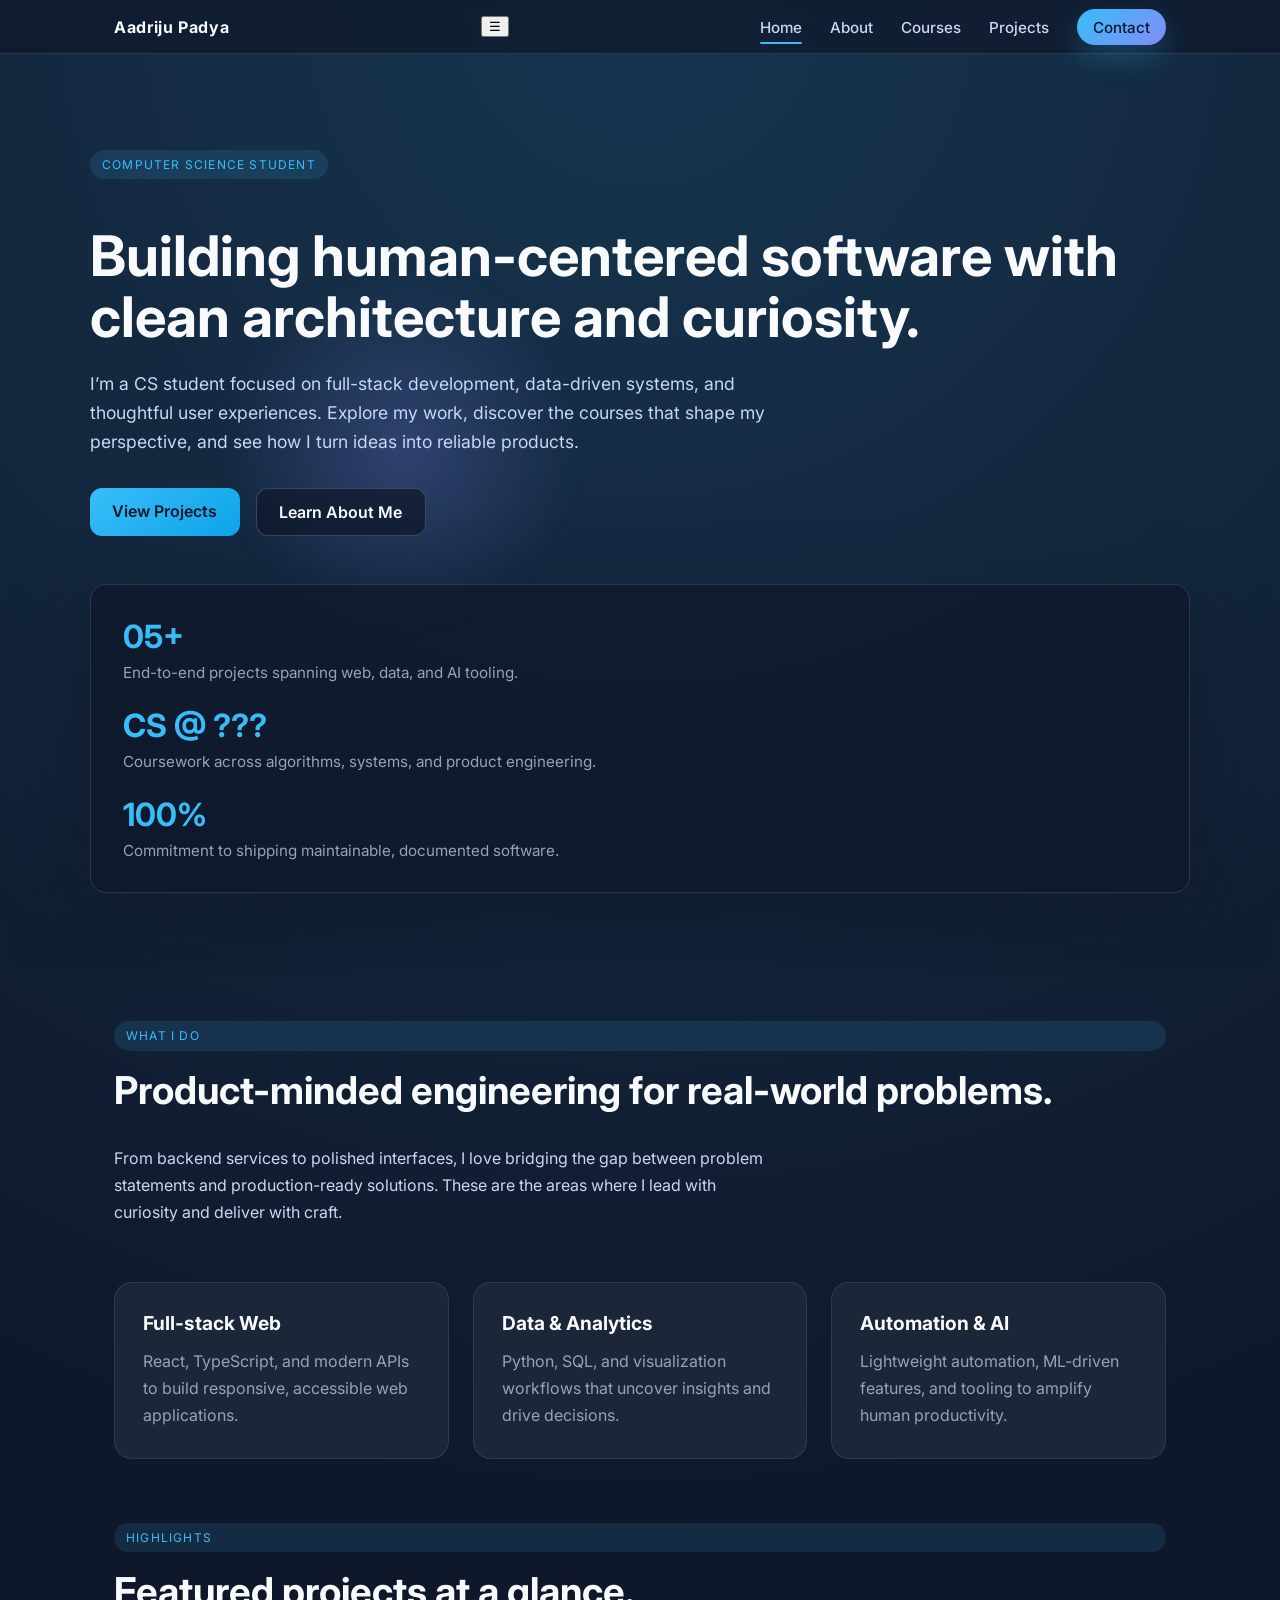
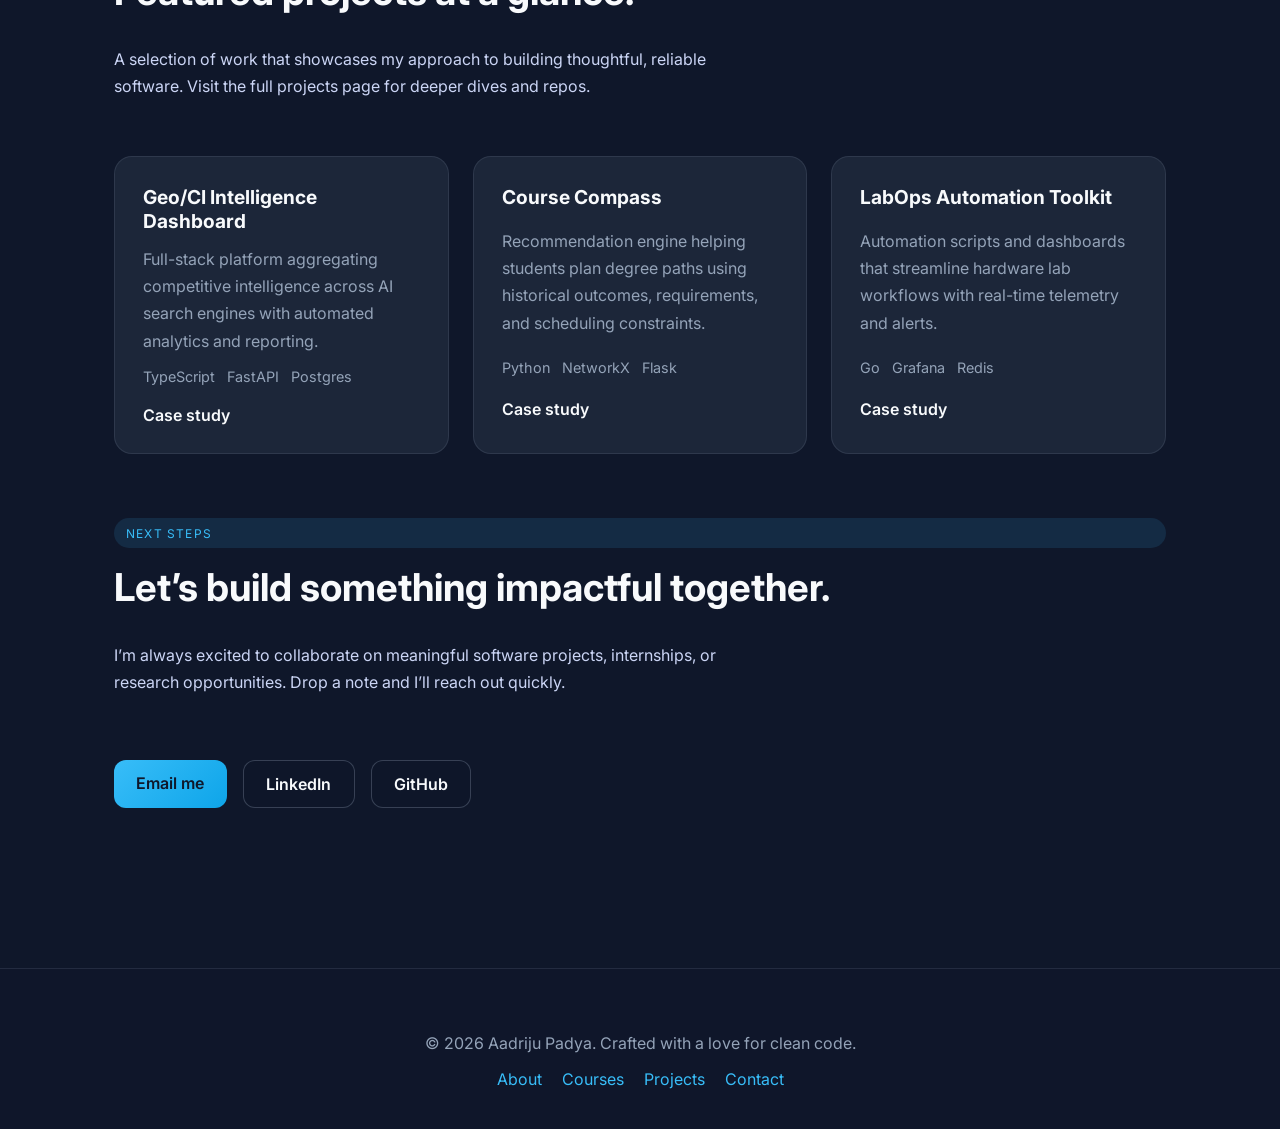
==== index.html @ d1e68faa "Initial commit" ====
<!DOCTYPE html>
<html lang="en">
  <head>
    <meta charset="UTF-8" />
    <meta name="viewport" content="width=device-width, initial-scale=1.0" />
    <title>Aadriju Padya · Portfolio</title>
    <link rel="preconnect" href="https://fonts.googleapis.com" />
    <link rel="preconnect" href="https://fonts.gstatic.com" crossorigin />
    <link
      href="https://fonts.googleapis.com/css2?family=Inter:wght@400;500;600;700&display=swap"
      rel="stylesheet"
    />
    <link rel="stylesheet" href="/assets/css/styles.css" />
  </head>
  <body>
    <header>
      <div class="nav-container">
        <a class="brand" href="/index.html">Aadriju Padya</a>
        <button class="menu-toggle" aria-label="Toggle navigation">
          &#9776;
        </button>
        <nav>
          <ul class="nav-links">
            <li><a data-page="index.html" href="/index.html">Home</a></li>
            <li><a data-page="about.html" href="/about.html">About</a></li>
            <li><a data-page="courses.html" href="/courses.html">Courses</a></li>
            <li><a data-page="projects.html" href="/projects.html">Projects</a></li>
            <li><a class="cta-link" href="mailto:aadriju.padya@gmail.com">Contact</a></li>
          </ul>
        </nav>
      </div>
    </header>

    <section class="hero">
      <div class="hero-content">
        <div class="hero-copy">
          <span class="pill">Computer Science Student</span>
          <h1>
            Building human-centered software with clean architecture and curiosity.
          </h1>
          <p>
            I’m a CS student focused on full-stack development, data-driven systems, and
            thoughtful user experiences. Explore my work, discover the courses that shape
            my perspective, and see how I turn ideas into reliable products.
          </p>
          <div class="hero-actions">
            <a class="button primary" href="/projects.html">View Projects</a>
            <a class="button" href="/about.html">Learn About Me</a>
          </div>
        </div>
        <div class="hero-card">
          <div class="hero-stat">
            <span>05+</span>
            <span>End-to-end projects spanning web, data, and AI tooling.</span>
          </div>
          <div class="hero-stat">
            <span>CS @ ???</span>
            <span>Coursework across algorithms, systems, and product engineering.</span>
          </div>
          <div class="hero-stat">
            <span>100%</span>
            <span>Commitment to shipping maintainable, documented software.</span>
          </div>
        </div>
      </div>
    </section>

    <main>
      <section>
        <span class="pill">What I do</span>
        <h2>Product-minded engineering for real-world problems.</h2>
        <p>
          From backend services to polished interfaces, I love bridging the gap between
          problem statements and production-ready solutions. These are the areas where I
          lead with curiosity and deliver with craft.
        </p>
        <div class="cards-grid">
          <article class="card">
            <h3>Full-stack Web</h3>
            <p>
              React, TypeScript, and modern APIs to build responsive, accessible web
              applications.
            </p>
          </article>
          <article class="card">
            <h3>Data & Analytics</h3>
            <p>
              Python, SQL, and visualization workflows that uncover insights and drive
              decisions.
            </p>
          </article>
          <article class="card">
            <h3>Automation & AI</h3>
            <p>
              Lightweight automation, ML-driven features, and tooling to amplify human
              productivity.
            </p>
          </article>
        </div>
      </section>

      <section>
        <span class="pill">Highlights</span>
        <h2>Featured projects at a glance.</h2>
        <p>
          A selection of work that showcases my approach to building thoughtful, reliable
          software. Visit the full projects page for deeper dives and repos.
        </p>
        <div class="cards-grid">
          <article class="card project-card">
            <h3>Geo/CI Intelligence Dashboard</h3>
            <p>
              Full-stack platform aggregating competitive intelligence across AI search
              engines with automated analytics and reporting.
            </p>
            <div class="project-meta">
              <span>TypeScript</span>
              <span>FastAPI</span>
              <span>Postgres</span>
            </div>
            <div class="project-links">
              <a href="/projects.html#geo-ci">Case study</a>
            </div>
          </article>
          <article class="card project-card">
            <h3>Course Compass</h3>
            <p>
              Recommendation engine helping students plan degree paths using historical
              outcomes, requirements, and scheduling constraints.
            </p>
            <div class="project-meta">
              <span>Python</span>
              <span>NetworkX</span>
              <span>Flask</span>
            </div>
            <div class="project-links">
              <a href="/projects.html#course-compass">Case study</a>
            </div>
          </article>
          <article class="card project-card">
            <h3>LabOps Automation Toolkit</h3>
            <p>
              Automation scripts and dashboards that streamline hardware lab workflows
              with real-time telemetry and alerts.
            </p>
            <div class="project-meta">
              <span>Go</span>
              <span>Grafana</span>
              <span>Redis</span>
            </div>
            <div class="project-links">
              <a href="/projects.html#labops">Case study</a>
            </div>
          </article>
        </div>
      </section>

      <section>
        <span class="pill">Next steps</span>
        <h2>Let’s build something impactful together.</h2>
        <p>
          I’m always excited to collaborate on meaningful software projects, internships,
          or research opportunities. Drop a note and I’ll reach out quickly.
        </p>
        <div class="hero-actions">
          <a class="button primary" href="mailto:aadriju.padya@gmail.com">Email me</a>
          <a class="button" href="https://www.linkedin.com/" target="_blank" rel="noreferrer"
            >LinkedIn</a
          >
          <a class="button" href="https://github.com/" target="_blank" rel="noreferrer"
            >GitHub</a
          >
        </div>
      </section>
    </main>

    <footer class="footer">
      <p>© <span id="year"></span> Aadriju Padya. Crafted with a love for clean code.</p>
      <div class="footer-nav">
        <a href="/about.html">About</a>
        <a href="/courses.html">Courses</a>
        <a href="/projects.html">Projects</a>
        <a href="mailto:aadriju.padya@gmail.com">Contact</a>
      </div>
    </footer>

    <script>
      document.getElementById("year").textContent = new Date().getFullYear();
    </script>
    <script src="/assets/js/main.js" defer></script>
  </body>
</html>
---- assets/css/styles.css ----
/* Base typography and layout */
:root {
  --bg-color: #0f172a;
  --surface-color: rgba(15, 23, 42, 0.75);
  --card-color: rgba(30, 41, 59, 0.9);
  --accent-color: #38bdf8;
  --accent-hover: #0ea5e9;
  --text-primary: #f8fafc;
  --text-secondary: #cbd5f5;
  --muted: #94a3b8;
  --border-radius: 16px;
  --max-width: 1100px;
  --transition: 180ms ease-in-out;
  font-size: 16px;
}

*,
*::before,
*::after {
  box-sizing: border-box;
}

body {
  margin: 0;
  font-family: "Inter", system-ui, -apple-system, BlinkMacSystemFont, "Segoe UI",
    sans-serif;
  background: radial-gradient(circle at top, rgba(56, 189, 248, 0.18), transparent 55%),
    var(--bg-color);
  color: var(--text-primary);
  min-height: 100vh;
}

a {
  color: inherit;
  text-decoration: none;
  transition: color var(--transition);
}

a:hover,
a:focus-visible {
  color: var(--accent-color);
}

img {
  max-width: 100%;
  display: block;
}

/* Header & navigation */
header {
  position: sticky;
  top: 0;
  z-index: 1000;
  background: rgba(15, 23, 42, 0.7);
  backdrop-filter: blur(12px);
  border-bottom: 1px solid rgba(148, 163, 184, 0.2);
}

.nav-container {
  max-width: var(--max-width);
  margin: 0 auto;
  padding: 1rem 1.5rem;
  display: flex;
  align-items: center;
  justify-content: space-between;
}

.brand {
  font-weight: 700;
  letter-spacing: 0.04em;
}

.nav-links {
  display: flex;
  align-items: center;
  gap: 1.75rem;
  list-style: none;
  margin: 0;
  padding: 0;
}

.nav-links a {
  font-size: 0.95rem;
  font-weight: 500;
  color: var(--text-secondary);
  position: relative;
}

.nav-links a.active::after,
.nav-links a:hover::after {
  content: "";
  position: absolute;
  left: 0;
  bottom: -0.45rem;
  width: 100%;
  height: 2px;
  background: var(--accent-color);
  border-radius: 999px;
}

.cta-link {
  padding: 0.55rem 1rem;
  border-radius: 999px;
  background: linear-gradient(135deg, #38bdf8, #818cf8);
  color: #0f172a !important;
  font-weight: 600;
  box-shadow: 0 12px 30px rgba(56, 189, 248, 0.25);
}

.cta-link:hover {
  transform: translateY(-1px);
  box-shadow: 0 18px 40px rgba(56, 189, 248, 0.35);
}

/* Hero section */
.hero {
  position: relative;
  overflow: hidden;
  padding: 6rem 1.5rem 5rem;
}

.hero::before {
  content: "";
  position: absolute;
  inset: 20% auto auto 15%;
  width: 420px;
  height: 420px;
  background: radial-gradient(circle, rgba(129, 140, 248, 0.25), transparent 60%);
  filter: blur(12px);
  z-index: -1;
}

.hero-content {
  max-width: var(--max-width);
  margin: 0 auto;
  display: grid;
  gap: 3rem;
  align-items: center;
}

.hero-copy h1 {
  font-size: clamp(2.8rem, 5vw, 3.5rem);
  margin-bottom: 1.25rem;
  line-height: 1.1;
}

.hero-copy p {
  color: var(--text-secondary);
  font-size: 1.1rem;
  line-height: 1.65;
}

.hero-actions {
  margin-top: 2rem;
  display: flex;
  flex-wrap: wrap;
  gap: 1rem;
}

.button {
  padding: 0.8rem 1.4rem;
  border-radius: 12px;
  border: 1px solid rgba(148, 163, 184, 0.3);
  background: rgba(15, 23, 42, 0.7);
  color: var(--text-primary);
  font-weight: 600;
  transition: transform var(--transition), border-color var(--transition);
}

.button:hover {
  border-color: var(--accent-color);
  transform: translateY(-2px);
}

.button.primary {
  background: linear-gradient(135deg, #38bdf8, #0ea5e9);
  color: #0f172a;
  border: none;
}

.hero-card {
  background: var(--surface-color);
  border-radius: var(--border-radius);
  border: 1px solid rgba(148, 163, 184, 0.2);
  padding: 2rem;
  display: grid;
  gap: 1.5rem;
  box-shadow: 0 30px 80px rgba(15, 23, 42, 0.55);
}

.hero-stat {
  display: grid;
  gap: 0.45rem;
}

.hero-stat span:first-child {
  font-size: 2rem;
  font-weight: 700;
  color: var(--accent-color);
}

.hero-stat span:last-child {
  color: var(--muted);
  font-size: 0.95rem;
}

/* Section base styling */
main {
  max-width: var(--max-width);
  margin: 0 auto;
  padding: 3rem 1.5rem 5rem;
  display: grid;
  gap: 4rem;
}

section {
  display: grid;
  gap: 1rem;
}

section h2 {
  font-size: clamp(2rem, 4vw, 2.4rem);
  margin: 0;
}

section p {
  color: var(--text-secondary);
  max-width: 65ch;
  line-height: 1.7;
}

.cards-grid {
  display: grid;
  grid-template-columns: repeat(auto-fit, minmax(240px, 1fr));
  gap: 1.5rem;
  margin-top: 1.5rem;
}

.card {
  padding: 1.75rem;
  border-radius: 18px;
  background: var(--card-color);
  border: 1px solid rgba(148, 163, 184, 0.15);
  display: grid;
  gap: 0.8rem;
  transition: transform var(--transition), box-shadow var(--transition);
}

.card:hover {
  transform: translateY(-4px);
  box-shadow: 0 30px 60px rgba(15, 23, 42, 0.35);
}

.card h3 {
  margin: 0;
  font-size: 1.2rem;
}

.card p {
  color: var(--muted);
  margin: 0;
}

.pill {
  display: inline-flex;
  align-items: center;
  gap: 0.35rem;
  padding: 0.45rem 0.75rem;
  border-radius: 999px;
  font-size: 0.75rem;
  text-transform: uppercase;
  letter-spacing: 0.1em;
  background: rgba(56, 189, 248, 0.12);
  color: var(--accent-color);
}

.timeline {
  border-left: 1px solid rgba(148, 163, 184, 0.25);
  margin-top: 1.75rem;
  display: grid;
  gap: 2rem;
  padding-left: 1.75rem;
}

.timeline-item {
  position: relative;
}

.timeline-item::before {
  content: "";
  position: absolute;
  left: -1.92rem;
  top: 0.35rem;
  width: 12px;
  height: 12px;
  border-radius: 50%;
  background: var(--accent-color);
  box-shadow: 0 0 0 4px rgba(56, 189, 248, 0.18);
}

.timeline-item h3 {
  margin: 0 0 0.35rem;
  font-size: 1.15rem;
}

.timeline-item span {
  font-size: 0.85rem;
  color: var(--muted);
  font-weight: 500;
}

.timeline-item p {
  margin-top: 0.75rem;
}

.footer {
  margin-top: 5rem;
  padding: 3rem 1.5rem 2.5rem;
  text-align: center;
  color: var(--muted);
  border-top: 1px solid rgba(148, 163, 184, 0.15);
  background: rgba(15, 23, 42, 0.6);
}

.footer a {
  color: var(--accent-color);
}

.footer-nav {
  margin-top: 1rem;
  display: flex;
  justify-content: center;
  gap: 1.25rem;
}

/* Utility */
.grid-2 {
  display: grid;
  gap: 2rem;
  grid-template-columns: repeat(auto-fit, minmax(280px, 1fr));
  align-items: start;
}

.list {
  display: grid;
  gap: 0.65rem;
  margin: 0;
  padding: 0;
  list-style: none;
}

.list li {
  padding: 0.85rem 1rem;
  border-radius: 12px;
  background: rgba(30, 41, 59, 0.7);
  border: 1px solid rgba(148, 163, 184, 0.15);
  display: flex;
  justify-content: space-between;
  gap: 1rem;
  color: var(--text-secondary);
}

.tag {
  padding: 0.35rem 0.6rem;
  border-radius: 999px;
  background: rgba(56, 189, 248, 0.18);
  color: var(--accent-color);
  font-size: 0.75rem;
  font-weight: 600;
}

.project-card {
  display: grid;
  gap: 0.8rem;
}

.project-meta {
  display: flex;
  gap: 0.75rem;
  flex-wrap: wrap;
  color: var(--muted);
  font-size: 0.9rem;
}

.project-meta span {
  display: inline-flex;
  align-items: center;
  gap: 0.35rem;
}

.project-meta svg {
  width: 16px;
  height: 16px;
  fill: currentColor;
}

.project-links {
  display: flex;
  gap: 0.75rem;
  margin-top: 0.5rem;
}

.project-links a {
  font-weight: 600;
}

/* Responsive adjustments */
@media (max-width: 768px) {
  .nav-links {
    display: none;
  }

  .nav-links.open {
    position: absolute;
    inset: 100% 1rem auto;
    display: grid;
    gap: 1rem;
    background: rgba(15, 23, 42, 0.92);
    border: 1px solid rgba(148, 163, 184, 0.2);
    border-radius: 14px;
    padding: 1.25rem;
  }

  .menu-toggle {
    border: 1px solid rgba(148, 163, 184, 0.4);
    background: rgba(15, 23, 42, 0.6);
    padding: 0.6rem;
    border-radius: 10px;
    color: var(--text-primary);
  }

  .hero {
    padding-top: 5rem;
  }

  .hero-card {
    display: none;
  }
}

@media (max-width: 520px) {
  .hero-copy h1 {
    font-size: 2.4rem;
  }

  .cta-link {
    display: none;
  }
}
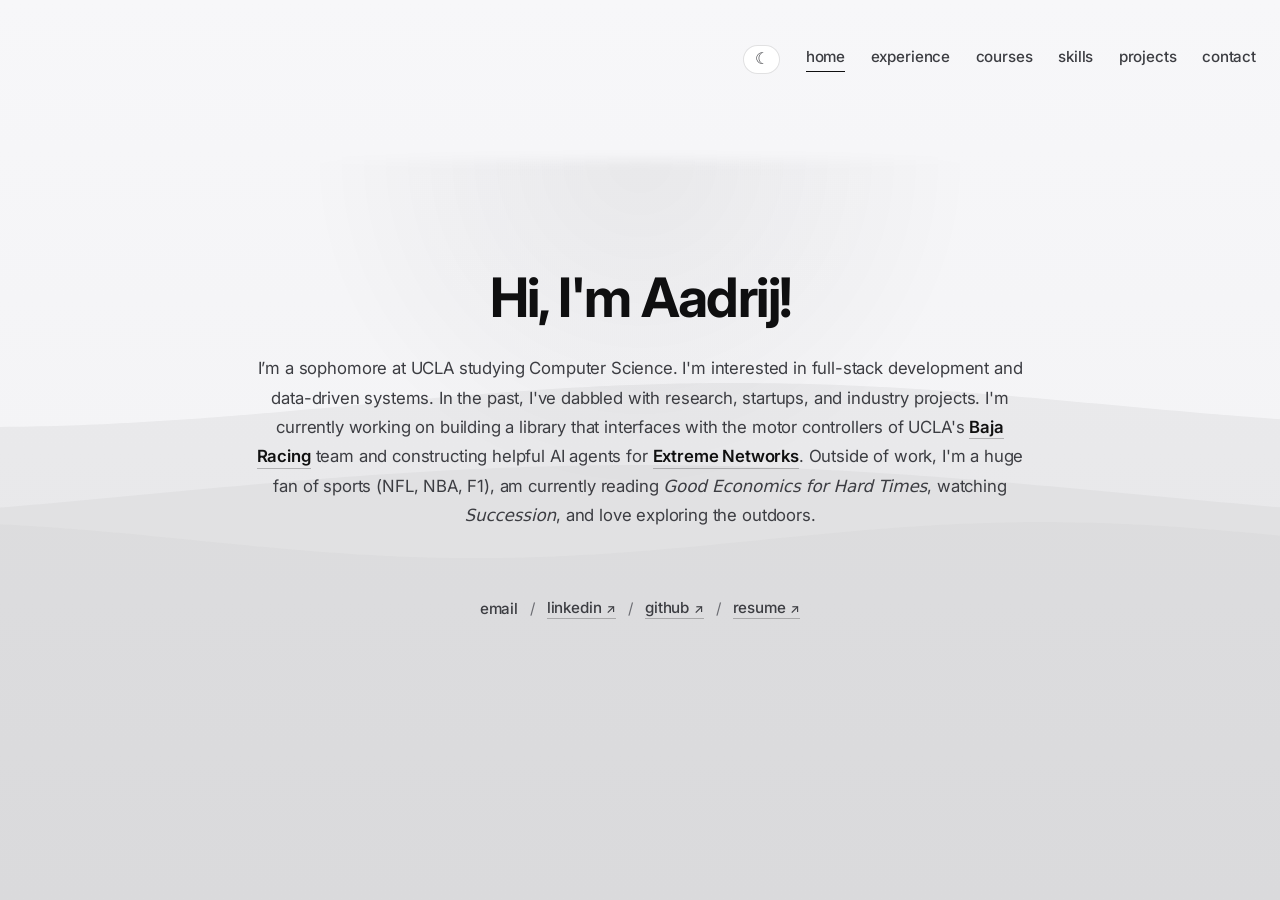
==== commit 22958322: "finished-ish" ====
--- a/index.html
+++ b/index.html
@@ -3,69 +3,57 @@
   <head>
     <meta charset="UTF-8" />
     <meta name="viewport" content="width=device-width, initial-scale=1.0" />
-    <title>Aadriju Padya · Portfolio</title>
+    <title>Aadrij Upadya · Portfolio</title>
     <link rel="preconnect" href="https://fonts.googleapis.com" />
     <link rel="preconnect" href="https://fonts.gstatic.com" crossorigin />
     <link
       href="https://fonts.googleapis.com/css2?family=Inter:wght@400;500;600;700&display=swap"
       rel="stylesheet"
     />
-    <link rel="stylesheet" href="/assets/css/styles.css" />
+    <link rel="stylesheet" href="./assets/css/styles.css" />
   </head>
   <body>
-    <header>
-      <div class="nav-container">
-        <a class="brand" href="/index.html">Aadriju Padya</a>
-        <button class="menu-toggle" aria-label="Toggle navigation">
-          &#9776;
+    <section class="page-header">
+      <div class="page-links">
+        <button class="theme-toggle" type="button" aria-label="Toggle theme">
+          <span class="icon-moon">☾</span>
         </button>
-        <nav>
-          <ul class="nav-links">
-            <li><a data-page="index.html" href="/index.html">Home</a></li>
-            <li><a data-page="about.html" href="/about.html">About</a></li>
-            <li><a data-page="courses.html" href="/courses.html">Courses</a></li>
-            <li><a data-page="projects.html" href="/projects.html">Projects</a></li>
-            <li><a class="cta-link" href="mailto:aadriju.padya@gmail.com">Contact</a></li>
-          </ul>
-        </nav>
+        <a data-page="index.html" href="index.html">home</a>
+        <a data-page="about.html" href="about.html">experience</a>
+        <a data-page="courses.html" href="courses.html">courses</a>
+        <a data-page="skills.html" href="skills.html">skills</a>
+        <a data-page="projects.html" href="projects.html">projects</a>
+        <a data-page="contact" href="mailto:adrij2005@gmail.com">contact</a>
       </div>
-    </header>
+    </section>
 
     <section class="hero">
       <div class="hero-content">
         <div class="hero-copy">
-          <span class="pill">Computer Science Student</span>
           <h1>
-            Building human-centered software with clean architecture and curiosity.
+            Hi, I'm Aadrij!
           </h1>
           <p>
-            I’m a CS student focused on full-stack development, data-driven systems, and
-            thoughtful user experiences. Explore my work, discover the courses that shape
-            my perspective, and see how I turn ideas into reliable products.
+            I’m a sophomore at UCLA studying Computer Science. I'm interested in full-stack development and data-driven systems. In the past, I've dabbled with research, startups, and industry projects. I'm currently working on building a library that interfaces with the motor controllers of UCLA's
+            <a class="link-external" href="https://baja304.wixsite.com/bruin-racing-baja" target="_blank" rel="noreferrer">Baja Racing</a>
+            team and constructing helpful AI agents for
+            <a class="link-external" href="https://www.extremenetworks.com/" target="_blank" rel="noreferrer">Extreme Networks</a>. Outside of work, I'm a huge fan of sports (NFL, NBA, F1), am currently reading <i>Good Economics for Hard Times</i>, watching <i>Succession</i>, and love exploring the outdoors.
           </p>
-          <div class="hero-actions">
-            <a class="button primary" href="/projects.html">View Projects</a>
-            <a class="button" href="/about.html">Learn About Me</a>
+          <div class="hero-links">
+            <a href="mailto:adrij2005@gmail.com">email</a>
+            <span>/</span>
+            <a class="link-external" href="https://www.linkedin.com/in/aadriju/" target="_blank" rel="noreferrer">linkedin</a>
+            <span>/</span>
+            <a class="link-external" href="https://github.com/aadrijupadya" target="_blank" rel="noreferrer">github</a>
+            <span>/</span>
+            <a class="link-external" href="https://drive.google.com/file/d/1PDt1uqo2tKJhTk0i1llwNdMhaHS9IxFd/view?usp=sharing" target="_blank" rel="noreferrer">resume</a>
           </div>
         </div>
-        <div class="hero-card">
-          <div class="hero-stat">
-            <span>05+</span>
-            <span>End-to-end projects spanning web, data, and AI tooling.</span>
-          </div>
-          <div class="hero-stat">
-            <span>CS @ ???</span>
-            <span>Coursework across algorithms, systems, and product engineering.</span>
-          </div>
-          <div class="hero-stat">
-            <span>100%</span>
-            <span>Commitment to shipping maintainable, documented software.</span>
-          </div>
-        </div>
+        <!--  -->
       </div>
     </section>
 
-    <main>
+    <!-- <main>
       <section>
         <span class="pill">What I do</span>
         <h2>Product-minded engineering for real-world problems.</h2>
@@ -119,7 +107,7 @@
               <span>Postgres</span>
             </div>
             <div class="project-links">
-              <a href="/projects.html#geo-ci">Case study</a>
+              <a href="projects.html#geo-ci">Case study</a>
             </div>
           </article>
           <article class="card project-card">
@@ -134,7 +122,7 @@
               <span>Flask</span>
             </div>
             <div class="project-links">
-              <a href="/projects.html#course-compass">Case study</a>
+              <a href="projects.html#course-compass">Case study</a>
             </div>
           </article>
           <article class="card project-card">
@@ -149,7 +137,7 @@
               <span>Redis</span>
             </div>
             <div class="project-links">
-              <a href="/projects.html#labops">Case study</a>
+              <a href="projects.html#labops">Case study</a>
             </div>
           </article>
         </div>
@@ -163,7 +151,7 @@
           or research opportunities. Drop a note and I’ll reach out quickly.
         </p>
         <div class="hero-actions">
-          <a class="button primary" href="mailto:aadriju.padya@gmail.com">Email me</a>
+          <a class="button primary" href="mailto:adrij2005@gmail.com">Email me</a>
           <a class="button" href="https://www.linkedin.com/" target="_blank" rel="noreferrer"
             >LinkedIn</a
           >
@@ -172,22 +160,9 @@
           >
         </div>
       </section>
-    </main>
+    </main> -->
 
-    <footer class="footer">
-      <p>© <span id="year"></span> Aadriju Padya. Crafted with a love for clean code.</p>
-      <div class="footer-nav">
-        <a href="/about.html">About</a>
-        <a href="/courses.html">Courses</a>
-        <a href="/projects.html">Projects</a>
-        <a href="mailto:aadriju.padya@gmail.com">Contact</a>
-      </div>
-    </footer>
-
-    <script>
-      document.getElementById("year").textContent = new Date().getFullYear();
-    </script>
-    <script src="/assets/js/main.js" defer></script>
+    <script src="./assets/js/main.js" defer></script>
   </body>
 </html>
 
--- a/assets/css/styles.css
+++ b/assets/css/styles.css
@@ -1,17 +1,32 @@
-/* Base typography and layout */
 :root {
-  --bg-color: #0f172a;
-  --surface-color: rgba(15, 23, 42, 0.75);
-  --card-color: rgba(30, 41, 59, 0.9);
-  --accent-color: #38bdf8;
-  --accent-hover: #0ea5e9;
+  --bg-color: #f7f7f9;
+  --surface-color: #ffffff;
+  --surface-muted: #f1f1f3;
+  --text-primary: #0f0f10;
+  --text-secondary: #3c3d42;
+  --muted: #6b6c72;
+  --accent-color: #111111;
+  --border-color: rgba(17, 17, 17, 0.08);
+  --shadow-sm: 0 12px 32px rgba(15, 15, 18, 0.08);
+  --shadow-xs: 0 6px 16px rgba(15, 15, 18, 0.05);
+  --radius-lg: 22px;
+  --radius-md: 16px;
+  --radius-sm: 10px;
+  --max-width: 1080px;
+  --transition: 160ms ease;
+}
+
+:root[data-theme="dark"] {
+  --bg-color: #0d0f14;
+  --surface-color: #151922;
+  --surface-muted: #1f2430;
   --text-primary: #f8fafc;
-  --text-secondary: #cbd5f5;
-  --muted: #94a3b8;
-  --border-radius: 16px;
-  --max-width: 1100px;
-  --transition: 180ms ease-in-out;
-  font-size: 16px;
+  --text-secondary: #bec6d8;
+  --muted: #7a8498;
+  --accent-color: #f8fafc;
+  --border-color: rgba(255, 255, 255, 0.08);
+  --shadow-sm: 0 18px 36px rgba(0, 0, 0, 0.36);
+  --shadow-xs: 0 10px 24px rgba(0, 0, 0, 0.28);
 }
 
 *,
@@ -24,10 +39,28 @@
   margin: 0;
   font-family: "Inter", system-ui, -apple-system, BlinkMacSystemFont, "Segoe UI",
     sans-serif;
-  background: radial-gradient(circle at top, rgba(56, 189, 248, 0.18), transparent 55%),
-    var(--bg-color);
+  background: linear-gradient(180deg, var(--bg-color) 0%, var(--surface-muted) 100%);
   color: var(--text-primary);
   min-height: 100vh;
+  letter-spacing: -0.01em;
+  position: relative;
+  overflow-x: hidden;
+}
+
+.wave-canvas {
+  position: fixed;
+  inset: 0;
+  width: 100%;
+  height: 100%;
+  z-index: -2;
+  pointer-events: none;
+  opacity: 0.65;
+  mix-blend-mode: multiply;
+}
+
+:root[data-theme="dark"] .wave-canvas {
+  opacity: 0.45;
+  mix-blend-mode: screen;
 }
 
 a {
@@ -46,169 +79,332 @@
   display: block;
 }
 
-/* Header & navigation */
-header {
-  position: sticky;
-  top: 0;
-  z-index: 1000;
-  background: rgba(15, 23, 42, 0.7);
-  backdrop-filter: blur(12px);
-  border-bottom: 1px solid rgba(148, 163, 184, 0.2);
-}
-
-.nav-container {
-  max-width: var(--max-width);
-  margin: 0 auto;
-  padding: 1rem 1.5rem;
-  display: flex;
-  align-items: center;
-  justify-content: space-between;
-}
-
-.brand {
-  font-weight: 700;
-  letter-spacing: 0.04em;
-}
-
-.nav-links {
-  display: flex;
-  align-items: center;
-  gap: 1.75rem;
-  list-style: none;
-  margin: 0;
-  padding: 0;
-}
-
-.nav-links a {
+.page-header {
+  padding: 2.8rem 1.5rem 1rem;
+  display: flex;
+  justify-content: flex-end;
+}
+
+.page-links {
+  display: flex;
+  gap: 1.6rem;
+  align-items: center;
   font-size: 0.95rem;
   font-weight: 500;
   color: var(--text-secondary);
+}
+
+.theme-toggle {
+  appearance: none;
+  border: 1px solid rgba(15, 15, 18, 0.12);
+  background: var(--surface-color);
+  color: var(--text-secondary);
+  border-radius: 999px;
+  padding: 0.35rem 0.65rem;
+  font-size: 0.9rem;
+  cursor: pointer;
+  display: flex;
+  align-items: center;
+  justify-content: center;
+  line-height: 1;
+  transition: background var(--transition), border-color var(--transition), color var(--transition), transform var(--transition);
+}
+
+.theme-toggle:hover,
+.theme-toggle:focus-visible {
+  transform: translateY(-1px);
+  border-color: rgba(15, 15, 18, 0.3);
+  color: var(--text-primary);
+}
+
+.theme-toggle .icon-moon {
+  font-size: 1rem;
+  pointer-events: none;
+}
+
+.page-links a {
   position: relative;
-}
-
-.nav-links a.active::after,
-.nav-links a:hover::after {
+  padding-bottom: 0.4rem;
+  color: inherit;
+}
+
+.page-links a::after {
   content: "";
   position: absolute;
   left: 0;
-  bottom: -0.45rem;
+  bottom: 0;
   width: 100%;
-  height: 2px;
-  background: var(--accent-color);
-  border-radius: 999px;
-}
-
-.cta-link {
-  padding: 0.55rem 1rem;
-  border-radius: 999px;
-  background: linear-gradient(135deg, #38bdf8, #818cf8);
-  color: #0f172a !important;
-  font-weight: 600;
-  box-shadow: 0 12px 30px rgba(56, 189, 248, 0.25);
-}
-
-.cta-link:hover {
-  transform: translateY(-1px);
-  box-shadow: 0 18px 40px rgba(56, 189, 248, 0.35);
-}
-
-/* Hero section */
+  height: 1.5px;
+  background: var(--text-primary);
+  transform: scaleX(0);
+  transform-origin: left;
+  transition: transform var(--transition);
+}
+
+.page-links a:hover::after,
+.page-links a.active::after {
+  transform: scaleX(1);
+}
+
 .hero {
   position: relative;
+  display: flex;
+  align-items: center;
+  justify-content: center;
+  min-height: calc(100vh - 200px);
+  padding: 4.5rem 1.5rem 4rem;
   overflow: hidden;
-  padding: 6rem 1.5rem 5rem;
 }
 
 .hero::before {
   content: "";
   position: absolute;
-  inset: 20% auto auto 15%;
-  width: 420px;
-  height: 420px;
-  background: radial-gradient(circle, rgba(129, 140, 248, 0.25), transparent 60%);
-  filter: blur(12px);
+  top: 10%;
+  left: 50%;
+  transform: translateX(-50%);
+  width: min(900px, 90%);
+  height: 320px;
+  margin: 0 auto;
+  border-radius: 999px;
+  background: radial-gradient(circle at top, rgba(15, 15, 18, 0.06), transparent 60%);
   z-index: -1;
+  filter: blur(6px);
+}
+
+:root[data-theme="dark"] .hero::before {
+  background: radial-gradient(circle at top, rgba(255, 255, 255, 0.08), transparent 60%);
 }
 
 .hero-content {
   max-width: var(--max-width);
   margin: 0 auto;
   display: grid;
-  gap: 3rem;
-  align-items: center;
+  gap: 2.5rem;
+  align-items: center;
+  justify-items: center;
+  text-align: center;
+}
+
+.hero-copy {
+  max-width: 860px;
+  text-align: center;
+  display: grid;
+  gap: 1.8rem;
+  justify-items: center;
 }
 
 .hero-copy h1 {
-  font-size: clamp(2.8rem, 5vw, 3.5rem);
-  margin-bottom: 1.25rem;
-  line-height: 1.1;
+  font-size: clamp(2.6rem, 5vw, 3.4rem);
+  margin: 0;
+  line-height: 1.04;
+  letter-spacing: -0.03em;
 }
 
 .hero-copy p {
   color: var(--text-secondary);
-  font-size: 1.1rem;
-  line-height: 1.65;
-}
-
-.hero-actions {
+  font-size: 1.05rem;
+  line-height: 1.75;
+  max-width: 70ch;
+  margin: 0 auto;
+}
+
+.hero-links {
+  margin-top: 2.4rem;
+  display: flex;
+  align-items: center;
+  gap: 0.75rem;
+  font-size: 0.95rem;
+  color: var(--text-secondary);
+  justify-content: center;
+}
+
+.hero-links a {
+  font-weight: 500;
+  color: inherit;
+  transition: color var(--transition);
+}
+
+.hero-links a:hover {
+  color: var(--text-primary);
+}
+
+.hero-links span {
+  color: var(--muted);
+}
+
+.hero-links a.link-external::after {
+  content: "↗";
+  margin-left: 0.3rem;
+  font-size: 0.78rem;
+}
+
+.link-external {
+  color: var(--accent-color);
+  font-weight: 600;
+  border-bottom: 1px solid rgba(17, 17, 17, 0.25);
+  padding-bottom: 0.1rem;
+}
+
+.link-external:hover {
+  color: var(--text-primary);
+  border-color: rgba(17, 17, 17, 0.45);
+}
+
+:root[data-theme="dark"] .link-external {
+  color: var(--accent-color);
+  border-color: rgba(248, 250, 252, 0.35);
+}
+
+:root[data-theme="dark"] .link-external:hover {
+  border-color: rgba(248, 250, 252, 0.6);
+}
+
+  display: flex;
+  align-items: center;
+  justify-content: center;
+  min-height: 220px;
+}
+
+.minimal-hero {
+  min-height: auto;
+  padding: 3.2rem 1.5rem 0;
+}
+
+.minimal-hero .hero-copy {
+  gap: 0.65rem;
+  justify-items: center;
+  text-align: center;
+}
+
+.projects-main {
+  max-width: var(--max-width);
+  margin: 0 auto;
+  padding: 3rem 1.5rem 4rem;
+  display: grid;
+  gap: 2.5rem;
+}
+
+.projects-title {
+  margin: 0;
+  text-align: center;
+  font-size: clamp(2.4rem, 5vw, 3.2rem);
+  letter-spacing: -0.03em;
+}
+
+.project-gallery {
+  display: grid;
+  gap: 1.5rem;
+  grid-template-columns: repeat(auto-fit, minmax(260px, 1fr));
   margin-top: 2rem;
-  display: flex;
-  flex-wrap: wrap;
-  gap: 1rem;
+}
+
+.project-card-link {
+  display: block;
+  text-decoration: none;
+  color: inherit;
+}
+
+.project-card.compact {
+  cursor: pointer;
+  transition: transform var(--transition), box-shadow var(--transition), border-color var(--transition);
+  border: 1px solid rgba(148, 163, 184, 0.18);
+  min-height: 220px;
+  width: 100%;
+  max-width: 780px;
+  padding: 1.6rem;
+  border-radius: 18px;
+  background: var(--surface-color);
+}
+
+.project-card.compact:hover {
+  transform: translateY(-4px);
+  box-shadow: var(--shadow-xs);
+  border-color: rgba(148, 163, 184, 0.32);
+}
+
+.project-card.compact h3 {
+  margin: 0 0 0.5rem;
+  font-size: 1.05rem;
+}
+
+.project-card.compact {
+  text-align: left;
+}
+
+.project-tech {
+  margin: 0 0 0.75rem;
+  color: var(--muted);
+  font-size: 0.9rem;
+  font-weight: 500;
+}
+
+.project-summary {
+  margin: 0;
+  color: var(--text-secondary);
+  line-height: 1.55;
+}
+
+.project-gallery.list {
+  gap: 1.6rem;
+  justify-items: center;
+  margin: 2.5rem auto 0;
+  max-width: 820px;
 }
 
 .button {
-  padding: 0.8rem 1.4rem;
-  border-radius: 12px;
-  border: 1px solid rgba(148, 163, 184, 0.3);
-  background: rgba(15, 23, 42, 0.7);
+  padding: 0.75rem 1.3rem;
+  border-radius: var(--radius-sm);
+  border: 1px solid rgba(15, 15, 18, 0.14);
+  background: var(--surface-color);
   color: var(--text-primary);
   font-weight: 600;
-  transition: transform var(--transition), border-color var(--transition);
+  transition: box-shadow var(--transition), transform var(--transition), border-color var(--transition), background var(--transition);
 }
 
 .button:hover {
-  border-color: var(--accent-color);
+  border-color: rgba(15, 15, 18, 0.3);
+  background: #fefefe;
   transform: translateY(-2px);
+  box-shadow: var(--shadow-xs);
 }
 
 .button.primary {
-  background: linear-gradient(135deg, #38bdf8, #0ea5e9);
-  color: #0f172a;
-  border: none;
+  background: var(--accent-color);
+  color: #ffffff;
+  border-color: transparent;
 }
 
 .hero-card {
   background: var(--surface-color);
-  border-radius: var(--border-radius);
-  border: 1px solid rgba(148, 163, 184, 0.2);
-  padding: 2rem;
+  border-radius: var(--radius-lg);
+  border: 1px solid var(--border-color);
+  padding: 2.2rem;
   display: grid;
   gap: 1.5rem;
-  box-shadow: 0 30px 80px rgba(15, 23, 42, 0.55);
+  box-shadow: var(--shadow-sm);
 }
 
 .hero-stat {
   display: grid;
-  gap: 0.45rem;
+  gap: 0.4rem;
 }
 
 .hero-stat span:first-child {
-  font-size: 2rem;
-  font-weight: 700;
-  color: var(--accent-color);
+  font-size: 1.9rem;
+  font-weight: 600;
+  letter-spacing: -0.02em;
 }
 
 .hero-stat span:last-child {
   color: var(--muted);
   font-size: 0.95rem;
-}
-
-/* Section base styling */
+  line-height: 1.5;
+}
+
 main {
   max-width: var(--max-width);
   margin: 0 auto;
-  padding: 3rem 1.5rem 5rem;
+  padding: 3.5rem 1.5rem 5rem;
   display: grid;
   gap: 4rem;
 }
@@ -219,41 +415,44 @@
 }
 
 section h2 {
-  font-size: clamp(2rem, 4vw, 2.4rem);
-  margin: 0;
+  font-size: clamp(2rem, 4vw, 2.3rem);
+  margin: 0;
+  letter-spacing: -0.025em;
 }
 
 section p {
   color: var(--text-secondary);
-  max-width: 65ch;
+  max-width: 70ch;
   line-height: 1.7;
 }
 
 .cards-grid {
   display: grid;
-  grid-template-columns: repeat(auto-fit, minmax(240px, 1fr));
-  gap: 1.5rem;
-  margin-top: 1.5rem;
+  grid-template-columns: repeat(auto-fit, minmax(230px, 1fr));
+  gap: 1.4rem;
+  margin-top: 1.4rem;
 }
 
 .card {
-  padding: 1.75rem;
-  border-radius: 18px;
-  background: var(--card-color);
-  border: 1px solid rgba(148, 163, 184, 0.15);
-  display: grid;
-  gap: 0.8rem;
-  transition: transform var(--transition), box-shadow var(--transition);
+  padding: 1.6rem;
+  border-radius: var(--radius-md);
+  background: var(--surface-color);
+  border: 1px solid var(--border-color);
+  display: grid;
+  gap: 0.75rem;
+  transition: transform var(--transition), box-shadow var(--transition), border-color var(--transition);
 }
 
 .card:hover {
   transform: translateY(-4px);
-  box-shadow: 0 30px 60px rgba(15, 23, 42, 0.35);
+  box-shadow: var(--shadow-xs);
+  border-color: rgba(15, 15, 18, 0.14);
 }
 
 .card h3 {
   margin: 0;
-  font-size: 1.2rem;
+  font-size: 1.15rem;
+  letter-spacing: -0.01em;
 }
 
 .card p {
@@ -265,17 +464,17 @@
   display: inline-flex;
   align-items: center;
   gap: 0.35rem;
-  padding: 0.45rem 0.75rem;
+  padding: 0.4rem 0.75rem;
   border-radius: 999px;
-  font-size: 0.75rem;
+  font-size: 0.72rem;
   text-transform: uppercase;
-  letter-spacing: 0.1em;
-  background: rgba(56, 189, 248, 0.12);
-  color: var(--accent-color);
+  letter-spacing: 0.16em;
+  background: var(--surface-muted);
+  color: var(--text-secondary);
 }
 
 .timeline {
-  border-left: 1px solid rgba(148, 163, 184, 0.25);
+  border-left: 1px solid var(--border-color);
   margin-top: 1.75rem;
   display: grid;
   gap: 2rem;
@@ -289,18 +488,18 @@
 .timeline-item::before {
   content: "";
   position: absolute;
-  left: -1.92rem;
+  left: -1.93rem;
   top: 0.35rem;
   width: 12px;
   height: 12px;
   border-radius: 50%;
-  background: var(--accent-color);
-  box-shadow: 0 0 0 4px rgba(56, 189, 248, 0.18);
+  background: var(--text-primary);
+  box-shadow: 0 0 0 6px rgba(17, 17, 17, 0.08);
 }
 
 .timeline-item h3 {
   margin: 0 0 0.35rem;
-  font-size: 1.15rem;
+  font-size: 1.12rem;
 }
 
 .timeline-item span {
@@ -309,142 +508,240 @@
   font-weight: 500;
 }
 
-.timeline-item p {
-  margin-top: 0.75rem;
-}
-
-.footer {
-  margin-top: 5rem;
-  padding: 3rem 1.5rem 2.5rem;
-  text-align: center;
-  color: var(--muted);
-  border-top: 1px solid rgba(148, 163, 184, 0.15);
-  background: rgba(15, 23, 42, 0.6);
-}
-
-.footer a {
-  color: var(--accent-color);
-}
-
-.footer-nav {
-  margin-top: 1rem;
-  display: flex;
+.timeline-item-header {
+  display: flex;
+  align-items: center;
+  gap: 1.1rem;
+}
+
+.timeline-logo {
+  width: 56px;
+  height: 56px;
+  border-radius: 16px;
+  background: var(--surface-muted);
+  display: flex;
+  align-items: center;
   justify-content: center;
-  gap: 1.25rem;
-}
-
-/* Utility */
-.grid-2 {
-  display: grid;
-  gap: 2rem;
-  grid-template-columns: repeat(auto-fit, minmax(280px, 1fr));
-  align-items: start;
-}
-
-.list {
-  display: grid;
-  gap: 0.65rem;
-  margin: 0;
-  padding: 0;
-  list-style: none;
-}
-
-.list li {
-  padding: 0.85rem 1rem;
-  border-radius: 12px;
-  background: rgba(30, 41, 59, 0.7);
-  border: 1px solid rgba(148, 163, 184, 0.15);
-  display: flex;
-  justify-content: space-between;
-  gap: 1rem;
-  color: var(--text-secondary);
-}
-
-.tag {
-  padding: 0.35rem 0.6rem;
-  border-radius: 999px;
-  background: rgba(56, 189, 248, 0.18);
-  color: var(--accent-color);
-  font-size: 0.75rem;
-  font-weight: 600;
-}
-
-.project-card {
-  display: grid;
-  gap: 0.8rem;
-}
-
-.project-meta {
+  box-shadow: var(--shadow-xs);
+  flex-shrink: 0;
+}
+
+.timeline-logo img {
+  width: 100%;
+  height: 100%;
+  border-radius: inherit;
+  object-fit: cover;
+  display: block;
+}
+
+.timeline-meta {
   display: flex;
   gap: 0.75rem;
   flex-wrap: wrap;
   color: var(--muted);
   font-size: 0.9rem;
-}
-
-.project-meta span {
-  display: inline-flex;
-  align-items: center;
-  gap: 0.35rem;
-}
-
-.project-meta svg {
-  width: 16px;
-  height: 16px;
-  fill: currentColor;
+  margin-top: 0.35rem;
+}
+
+.timeline-points {
+  margin: 1.1rem 0 0 0;
+  padding-left: 1.25rem;
+  display: grid;
+  gap: 0.55rem;
+  color: var(--text-secondary);
+  list-style: disc;
+}
+
+.timeline-points li {
+  line-height: 1.6;
+}
+
+:root[data-theme="dark"] .timeline-logo {
+  background: rgba(255, 255, 255, 0.08);
+  box-shadow: 0 14px 30px rgba(0, 0, 0, 0.4);
+}
+
+.skills-section {
+  display: grid;
+  gap: 1.5rem;
+}
+
+.skills-grid {
+  display: grid;
+  gap: 1.4rem;
+  grid-template-columns: repeat(auto-fit, minmax(220px, 1fr));
+}
+
+.skills-category {
+  background: var(--surface-color);
+  padding: 1.35rem;
+  border-radius: 16px;
+  border: 1px solid rgba(148, 163, 184, 0.18);
+  box-shadow: var(--shadow-xs);
+  display: grid;
+  gap: 1rem;
+  width: 100%;
+}
+
+.skills-category h3 {
+  margin: 0;
+  font-size: 1.15rem;
+}
+
+.skill-items {
+  display: grid;
+  gap: 0.6rem;
+}
+
+.skill-card {
+  display: flex;
+  align-items: center;
+  gap: 0.55rem;
+  padding: 0.65rem 0.85rem;
+  border-radius: 12px;
+  border: 1px solid rgba(148, 163, 184, 0.18);
+  background: rgba(21, 30, 46, 0.04);
+  transition: transform var(--transition), box-shadow var(--transition), border-color var (--transition);
+}
+
+.skill-card:hover {
+  transform: translateY(-3px) scale(1.01);
+  border-color: rgba(148, 163, 184, 0.35);
+  box-shadow: 0 18px 36px rgba(15, 23, 42, 0.22);
+}
+
+.skill-card i,
+.skill-card .skill-icon {
+  font-size: 1.45rem;
+  width: 26px;
+  height: 26px;
+}
+
+.skill-card .skill-icon {
+  display: block;
+}
+
+:root[data-theme="dark"] .skills-category {
+  border-color: rgba(148, 163, 184, 0.12);
+  background: rgba(15, 23, 42, 0.45);
+}
+
+:root[data-theme="dark"] .skill-card {
+  background: rgba(15, 23, 42, 0.65);
+}
+
+.grid-2 {
+  display: grid;
+  gap: 2rem;
+  grid-template-columns: repeat(auto-fit, minmax(260px, 1fr));
+  align-items: start;
+}
+
+.list {
+  display: grid;
+  gap: 0.65rem;
+  margin: 0;
+  padding: 0;
+  list-style: none;
+}
+
+.list li {
+  padding: 0.85rem 1rem;
+  border-radius: var(--radius-md);
+  background: var(--surface-color);
+  border: 1px solid var(--border-color);
+  display: flex;
+  justify-content: space-between;
+  gap: 1rem;
+  color: var(--text-secondary);
+}
+
+.tag {
+  padding: 0.3rem 0.6rem;
+  border-radius: 999px;
+  background: var(--surface-muted);
+  color: var(--text-primary);
+  font-size: 0.7rem;
+  font-weight: 600;
+  letter-spacing: 0.1em;
+}
+
+.project-card {
+  display: grid;
+  gap: 0.8rem;
+}
+
+.project-meta {
+  display: flex;
+  gap: 0.75rem;
+  flex-wrap: wrap;
+  color: var(--muted);
+  font-size: 0.88rem;
+  letter-spacing: 0.02em;
 }
 
 .project-links {
   display: flex;
   gap: 0.75rem;
-  margin-top: 0.5rem;
+  margin-top: 0.6rem;
 }
 
 .project-links a {
   font-weight: 600;
-}
-
-/* Responsive adjustments */
+  border-bottom: 1px solid rgba(15, 15, 18, 0.18);
+  padding-bottom: 0.15rem;
+}
+
+.project-links a:hover {
+  border-color: rgba(15, 15, 18, 0.35);
+}
+
+:root[data-theme="dark"] .page-links a::after {
+  background: var(--text-primary);
+}
+
+:root[data-theme="dark"] .theme-toggle {
+  border-color: rgba(255, 255, 255, 0.18);
+  color: var(--text-secondary);
+  background: rgba(21, 25, 34, 0.8);
+}
+
+:root[data-theme="dark"] .theme-toggle:hover,
+:root[data-theme="dark"] .theme-toggle:focus-visible {
+  border-color: rgba(255, 255, 255, 0.32);
+}
+
 @media (max-width: 768px) {
-  .nav-links {
-    display: none;
+  .page-header {
+    justify-content: center;
+    padding-top: 2.6rem;
   }
 
-  .nav-links.open {
-    position: absolute;
-    inset: 100% 1rem auto;
-    display: grid;
+  .page-links {
+    flex-wrap: wrap;
     gap: 1rem;
-    background: rgba(15, 23, 42, 0.92);
-    border: 1px solid rgba(148, 163, 184, 0.2);
-    border-radius: 14px;
-    padding: 1.25rem;
+    justify-content: center;
+    text-align: center;
   }
 
-  .menu-toggle {
-    border: 1px solid rgba(148, 163, 184, 0.4);
-    background: rgba(15, 23, 42, 0.6);
-    padding: 0.6rem;
-    border-radius: 10px;
-    color: var(--text-primary);
+  .hero {
+    min-height: auto;
+    padding: 4rem 1.25rem 3rem;
+    align-items: flex-start;
   }
 
-  .hero {
-    padding-top: 5rem;
-  }
-
   .hero-card {
-    display: none;
+    order: -1;
   }
 }
 
 @media (max-width: 520px) {
   .hero-copy h1 {
-    font-size: 2.4rem;
+    font-size: 2.2rem;
   }
 
-  .cta-link {
-    display: none;
+  .hero-card {
+    padding: 1.6rem;
   }
 }
 
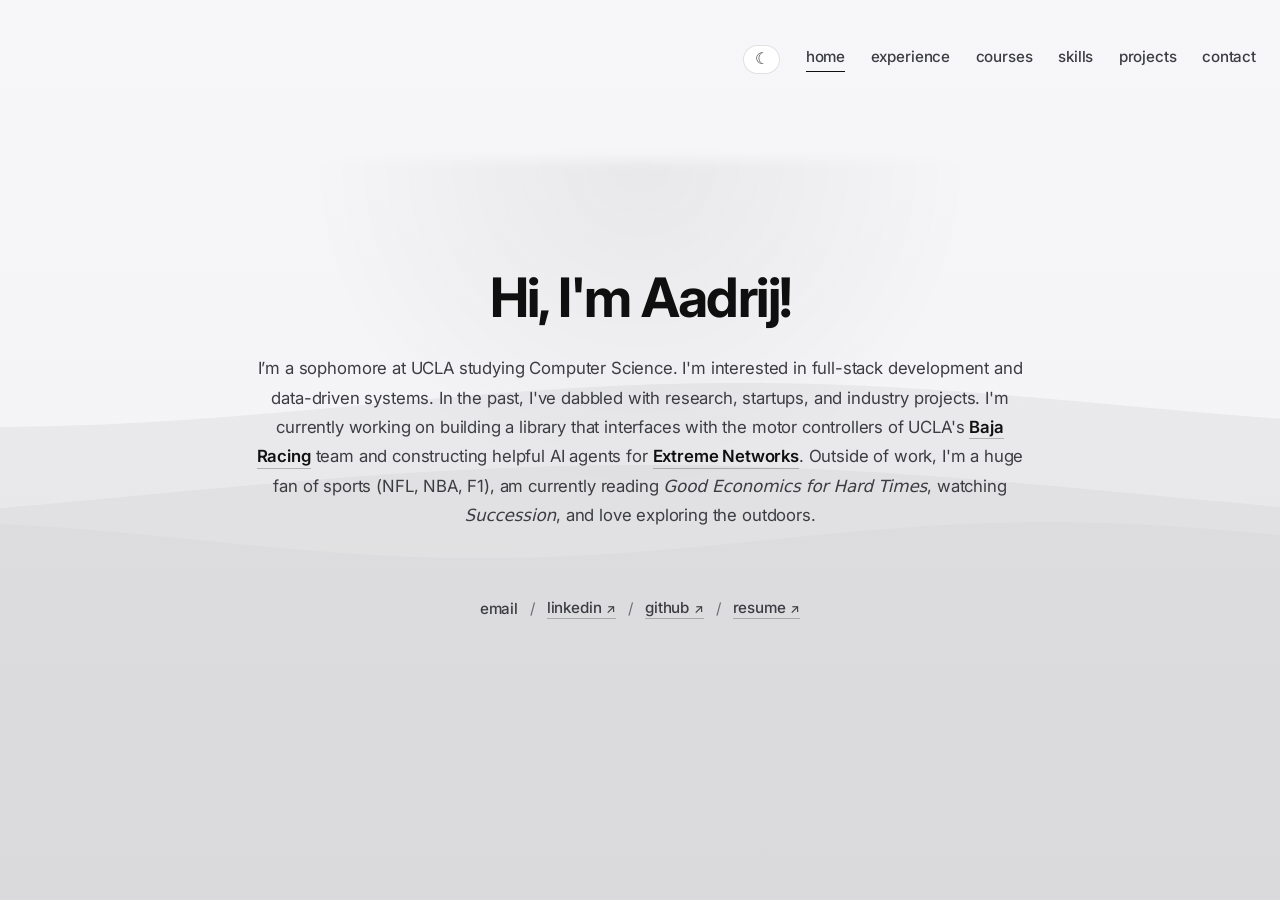
==== commit ac9fb86a: "favicon" ====
--- a/index.html
+++ b/index.html
@@ -10,6 +10,7 @@
       href="https://fonts.googleapis.com/css2?family=Inter:wght@400;500;600;700&display=swap"
       rel="stylesheet"
     />
+    <link rel="icon" type="image/svg+xml" href="assets/img/favicon.svg" />
     <link rel="stylesheet" href="./assets/css/styles.css" />
   </head>
   <body>
